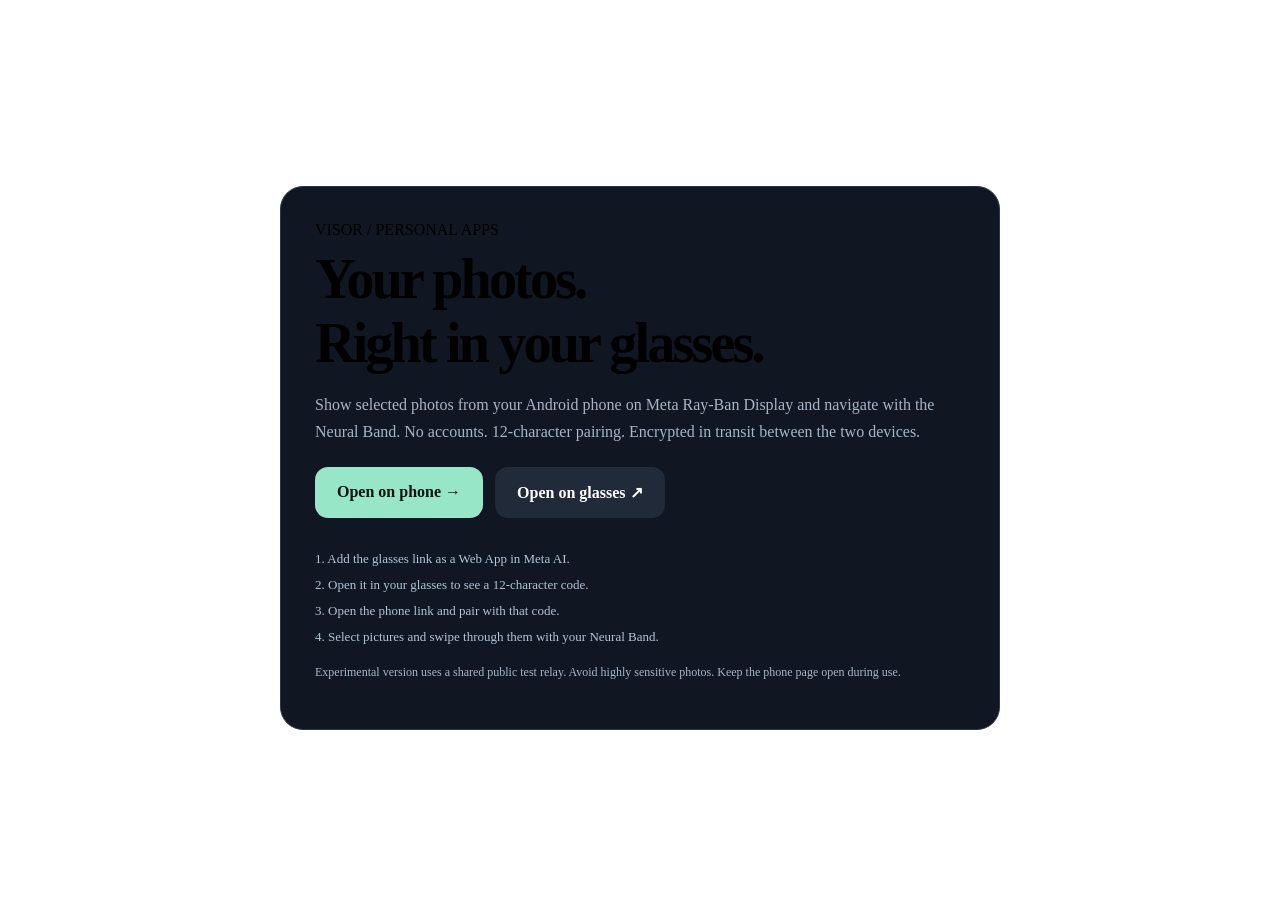
==== index.html @ 112de4ef "Add Visor Gallery index.html" ====
<!doctype html>
<html lang="en"><head><meta charset="utf-8"><meta name="viewport" content="width=device-width,initial-scale=1"><meta name="theme-color" content="#080b11"><title>Visor Gallery for Meta Ray-Ban Display</title><link rel="stylesheet" href="styles.css"><style>body{min-height:100dvh;display:grid;place-items:center}.launch{max-width:650px;margin:28px;padding:34px;border:1px solid #2b3948;background:#101722;border-radius:23px}.launch h1{font-size:clamp(36px,6vw,56px);margin:8px 0 10px;letter-spacing:-.05em}.launch p{line-height:1.7;color:#a8b5c7}.launch-links{display:flex;gap:12px;flex-wrap:wrap;margin-top:22px}.launch-links a{padding:16px 22px;background:#97e6c7;color:#06140d;border-radius:13px;font-weight:800;text-decoration:none}.launch-links a:last-child{background:#202a39;color:#fff}.steps{font-size:13px;margin-top:28px;color:#b2c4d6;line-height:2}</style></head><body><main class="launch"><div class="eyebrow">VISOR / PERSONAL APPS</div><h1>Your photos.<br>Right in your glasses.</h1><p>Show selected photos from your Android phone on Meta Ray-Ban Display and navigate with the Neural Band. No accounts. 12-character pairing. Encrypted in transit between the two devices.</p><div class="launch-links"><a href="phone.html">Open on phone →</a><a href="glasses.html">Open on glasses ↗</a></div><div class="steps">1. Add the glasses link as a Web App in Meta AI.<br>2. Open it in your glasses to see a 12-character code.<br>3. Open the phone link and pair with that code.<br>4. Select pictures and swipe through them with your Neural Band.</div><p style="font-size:12px">Experimental version uses a shared public test relay. Avoid highly sensitive photos. Keep the phone page open during use.</p></main></body></html>
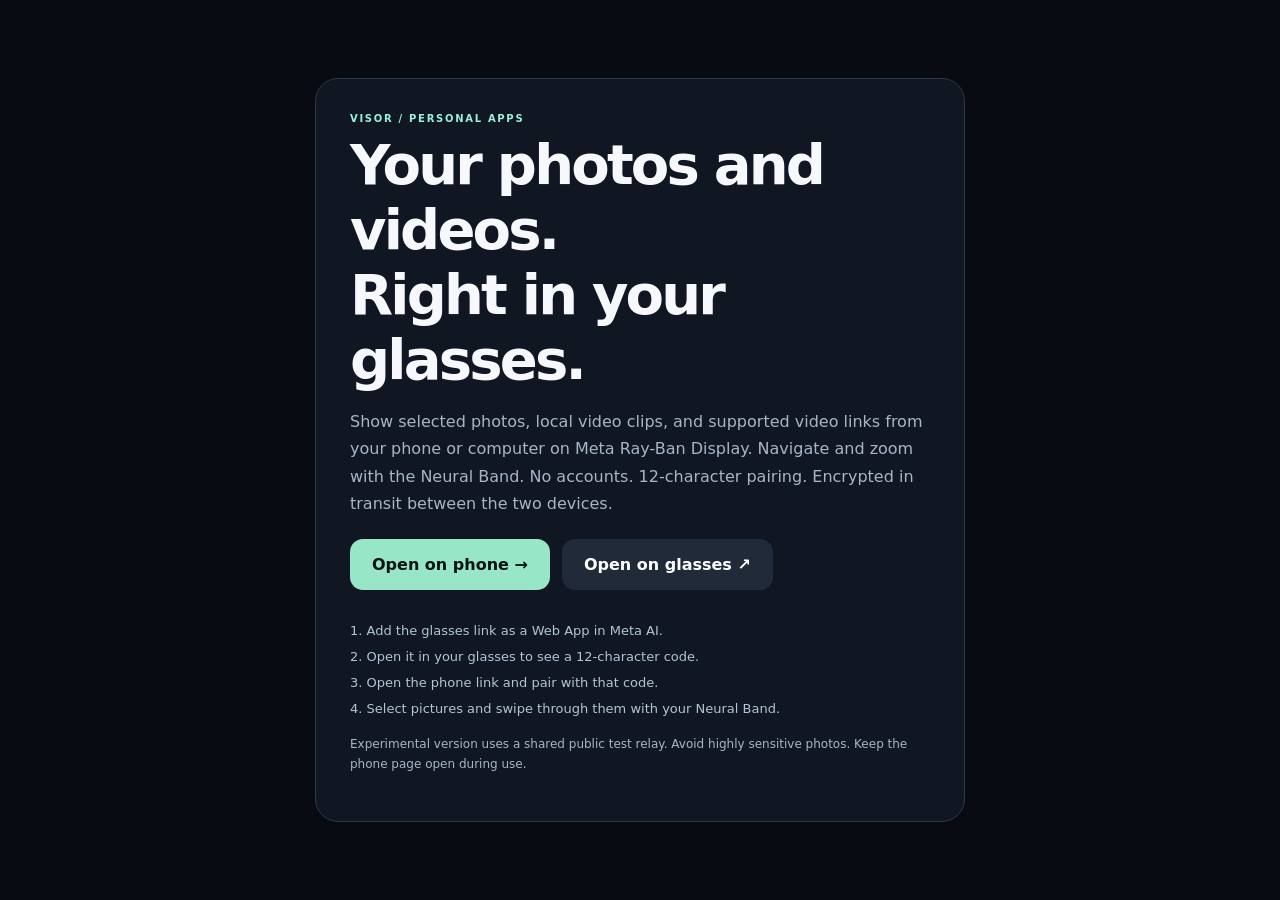
==== commit 100f7f53: "Finish Visor Gallery security and video release for index.html" ====
--- a/index.html
+++ b/index.html
@@ -1,2 +1,2 @@
 <!doctype html>
-<html lang="en"><head><meta charset="utf-8"><meta name="viewport" content="width=device-width,initial-scale=1"><meta name="theme-color" content="#080b11"><title>Visor Gallery for Meta Ray-Ban Display</title><link rel="stylesheet" href="styles.css"><style>body{min-height:100dvh;display:grid;place-items:center}.launch{max-width:650px;margin:28px;padding:34px;border:1px solid #2b3948;background:#101722;border-radius:23px}.launch h1{font-size:clamp(36px,6vw,56px);margin:8px 0 10px;letter-spacing:-.05em}.launch p{line-height:1.7;color:#a8b5c7}.launch-links{display:flex;gap:12px;flex-wrap:wrap;margin-top:22px}.launch-links a{padding:16px 22px;background:#97e6c7;color:#06140d;border-radius:13px;font-weight:800;text-decoration:none}.launch-links a:last-child{background:#202a39;color:#fff}.steps{font-size:13px;margin-top:28px;color:#b2c4d6;line-height:2}</style></head><body><main class="launch"><div class="eyebrow">VISOR / PERSONAL APPS</div><h1>Your photos.<br>Right in your glasses.</h1><p>Show selected photos from your Android phone on Meta Ray-Ban Display and navigate with the Neural Band. No accounts. 12-character pairing. Encrypted in transit between the two devices.</p><div class="launch-links"><a href="phone.html">Open on phone →</a><a href="glasses.html">Open on glasses ↗</a></div><div class="steps">1. Add the glasses link as a Web App in Meta AI.<br>2. Open it in your glasses to see a 12-character code.<br>3. Open the phone link and pair with that code.<br>4. Select pictures and swipe through them with your Neural Band.</div><p style="font-size:12px">Experimental version uses a shared public test relay. Avoid highly sensitive photos. Keep the phone page open during use.</p></main></body></html>+<html lang="en"><head><meta charset="utf-8"><meta name="viewport" content="width=device-width,initial-scale=1"><meta name="theme-color" content="#080b11"><title>Visor Gallery for Meta Ray-Ban Display</title><link rel="stylesheet" href="styles.css"><style>body{min-height:100dvh;display:grid;place-items:center}.launch{max-width:650px;margin:28px;padding:34px;border:1px solid #2b3948;background:#101722;border-radius:23px}.launch h1{font-size:clamp(36px,6vw,56px);margin:8px 0 10px;letter-spacing:-.05em}.launch p{line-height:1.7;color:#a8b5c7}.launch-links{display:flex;gap:12px;flex-wrap:wrap;margin-top:22px}.launch-links a{padding:16px 22px;background:#97e6c7;color:#06140d;border-radius:13px;font-weight:800;text-decoration:none}.launch-links a:last-child{background:#202a39;color:#fff}.steps{font-size:13px;margin-top:28px;color:#b2c4d6;line-height:2}</style></head><body><main class="launch"><div class="eyebrow">VISOR / PERSONAL APPS</div><h1>Your photos and videos.<br>Right in your glasses.</h1><p>Show selected photos, local video clips, and supported video links from your phone or computer on Meta Ray-Ban Display. Navigate and zoom with the Neural Band. No accounts. 12-character pairing. Encrypted in transit between the two devices.</p><div class="launch-links"><a href="phone.html">Open on phone →</a><a href="glasses.html">Open on glasses ↗</a></div><div class="steps">1. Add the glasses link as a Web App in Meta AI.<br>2. Open it in your glasses to see a 12-character code.<br>3. Open the phone link and pair with that code.<br>4. Select pictures and swipe through them with your Neural Band.</div><p style="font-size:12px">Experimental version uses a shared public test relay. Avoid highly sensitive photos. Keep the phone page open during use.</p></main></body></html>
--- a/styles.css
+++ b/styles.css
@@ -0,0 +1,29 @@
+:root{color-scheme:dark;--bg:#080b11;--surface:#131923;--surface2:#19212f;--line:#273245;--text:#f6f8fb;--muted:#9ca9bc;--teal:#9af1d8;--blue:#8eafff;--accent:#c2f0d8;font-family:Inter,ui-sans-serif,system-ui,-apple-system,Segoe UI,Arial,sans-serif}
+*{box-sizing:border-box}html,body{margin:0;min-height:100%;background:var(--bg);color:var(--text)}button,input{font:inherit}button{cursor:pointer}button:disabled{cursor:not-allowed;opacity:.48}a{color:var(--accent);text-decoration:none}a:hover{text-decoration:underline}button:focus-visible,a:focus-visible,input:focus-visible{outline:3px solid #e6ffbd;outline-offset:4px}
+.mark{display:inline-flex;align-items:center;gap:9px;font-weight:800;letter-spacing:.08em;text-transform:uppercase;font-size:12px}.mark-symbol{width:27px;height:27px;display:inline-grid;place-items:center;border:1.5px solid var(--teal);border-radius:9px;color:var(--teal);font-size:20px;line-height:1}
+.eyebrow{color:var(--teal);letter-spacing:.17em;text-transform:uppercase;font-size:10px;font-weight:800}
+.pill{padding:6px 10px;border:1px solid var(--line);border-radius:30px;color:var(--muted);font-size:11px;white-space:nowrap}
+.pill.good{color:var(--teal);border-color:#225849}
+.action{background:var(--teal);color:#07140e;border:1px solid var(--teal);padding:14px 17px;border-radius:13px;font-size:13px;font-weight:800;transition:transform .15s ease}.action:hover:not(:disabled){transform:translateY(-1px)}.action.ghost{background:var(--surface);border-color:var(--line);color:var(--text)}.action.soft{background:#123029;color:var(--teal);border-color:#315b4c}
+.hidden{display:none!important}.muted{color:var(--muted)}
+/* Landing */
+.home{max-width:1100px;min-height:100vh;margin:auto;padding:34px 28px;display:flex;flex-direction:column}.home main{display:grid;grid-template-columns:1.05fr .95fr;align-items:center;gap:50px;flex:1}.home h1{font-size:clamp(48px,6vw,80px);letter-spacing:-.07em;line-height:1.02;margin:24px 0}.home h1 span{color:var(--teal)}.home p{color:var(--muted);max-width:490px;line-height:1.7;font-size:16px}.home .actions{display:flex;gap:10px;flex-wrap:wrap;margin-top:30px}.home .actions .action{display:inline-flex;align-items:center}.home footer{color:var(--muted);font-size:12px;padding:30px 0}.illustration{background:radial-gradient(ellipse at 50% 50%,#254238 0%,#151e25 45%,#0c1018 76%);border:1px solid var(--line);aspect-ratio:1;border-radius:32px;display:grid;place-items:center}.illus-screen{width:65%;aspect-ratio:1;border:1px solid #49715c;border-radius:32px;background:#020807;display:flex;flex-direction:column;align-items:center;justify-content:center;gap:12px;box-shadow:0 0 80px #7dc5ab18}.illus-screen .orb{width:52%;aspect-ratio:1;border-radius:30px;background:radial-gradient(circle at 28% 28%,#daf9de 0%,#74ccaf 25%,#486dba 70%,#1e2447 100%)}
+/* Phone controller */
+.phone{max-width:1060px;padding:22px 20px 70px;margin:auto}.phone header{display:flex;justify-content:space-between;align-items:center;padding:8px 0 26px;border-bottom:1px solid var(--line)}.phone .welcome{padding:30px 0 20px}.phone h1{font-size:38px;line-height:1.05;letter-spacing:-.055em;margin:10px 0}.phone .welcome p{color:var(--muted);font-size:14px;line-height:1.7;max-width:570px}.phone-layout{display:grid;grid-template-columns:340px 1fr;gap:19px;align-items:start}.panel{border:1px solid var(--line);border-radius:20px;background:var(--surface);padding:22px}.panel h2{font-size:16px;letter-spacing:-.02em;margin:0 0 8px}.panel p{font-size:12px;line-height:1.6;color:var(--muted)}.connect-status{font-size:11px;color:var(--teal);min-height:20px}.pin-row{display:flex;gap:9px;margin-top:15px}.pin-row input{min-width:0;flex:1;width:100%;border:1px solid #394559;border-radius:12px;background:#0a111c;color:var(--text);font-size:23px;font-weight:800;text-align:center;letter-spacing:.15em;text-transform:uppercase;padding:12px 10px}.pin-row button{min-width:85px}.divider{height:1px;background:var(--line);margin:22px 0}.upload-label{display:flex;align-items:center;gap:12px;padding:22px;border:1px dashed #627968;background:#13251f;border-radius:16px;cursor:pointer;transition:background .15s}.upload-label:hover{background:#1a332b}.upload-label strong{display:block;font-size:13px}.upload-label span{display:block;color:var(--muted);font-size:11px;margin-top:5px}.upload-icon{font-size:28px;color:var(--teal)}.upload-label input{display:none}.stat-row{display:flex;justify-content:space-between;align-items:center;margin:15px 0;color:var(--muted);font-size:12px}.switch{display:flex;align-items:center;gap:8px}.switch input{accent-color:#9af1d8}.now{text-align:center;min-height:240px;display:flex;flex-direction:column;align-items:center;justify-content:center;border-radius:17px;background:#0a101a;border:1px solid var(--line);overflow:hidden}.now img{max-width:100%;max-height:340px;object-fit:contain}.empty-icon{font-size:44px;opacity:.75}.preview-grid{display:grid;grid-template-columns:repeat(3,minmax(0,1fr));gap:11px;margin-top:18px}.tile{aspect-ratio:1;background:#0a0f16;border-radius:12px;border:2px solid transparent;padding:0;overflow:hidden;position:relative}.tile.selected{border-color:var(--teal)}.tile img{width:100%;height:100%;object-fit:cover}.tile .number{position:absolute;bottom:7px;left:7px;background:#050910bb;padding:3px 6px;border-radius:7px;font-size:10px;color:white}.controls{display:flex;gap:8px;flex-wrap:wrap;margin-top:14px}.controls button{flex:1}.helper{display:block;color:var(--muted);font-size:11px;margin-top:12px;line-height:1.6}.phone .danger{color:#fab8ab}.toast{padding:12px 14px;border:1px solid #465440;border-radius:10px;margin:12px 0;color:#dfefdb;font-size:12px;background:#1e2c25}
+/* Glasses experience */
+body.glass-body{width:100%;height:100dvh;overflow:hidden;background:#000;color:#fff}.glass{width:100%;height:100%;max-height:100dvh;display:flex;flex-direction:column;padding:clamp(15px,3vh,28px);position:relative;overflow:hidden}.glass-top{display:flex;justify-content:space-between;align-items:center;gap:10px;min-height:37px}.glass .mark{font-size:13px}.glass .mark-symbol{width:26px;height:26px}.glass .status{font-size:11px;color:#a6e8d8;min-width:60px;text-align:right}.glass-center{flex:1;min-height:0;display:flex;align-items:center;justify-content:center;position:relative}.glass-photo{width:100%;height:100%;object-fit:contain;display:none}.glass-photo.visible{display:block}.glass-pair{text-align:center;padding:20px 5px}.glass-pair .little{color:#9ec7b4;font-size:13px;text-transform:uppercase;letter-spacing:.15em;font-weight:700}.glass-pair .pair-code{font-size:clamp(42px,9vw,68px);font-weight:800;letter-spacing:.11em;margin:23px 0 10px}.glass-pair p{color:#ced9d3;font-size:17px;line-height:1.7;max-width:440px;margin:auto}.glass-wait{font-size:16px;text-align:center;color:#bcd4cb;max-width:420px;line-height:1.7;padding:10px}.glass-bottom{height:98px;flex-shrink:0;display:flex;flex-direction:column;justify-content:flex-end}.glass-meta{display:flex;justify-content:space-between;font-size:12px;gap:12px;color:#d9ede6;overflow:hidden;margin:0 0 15px}.glass-meta .name{overflow:hidden;text-overflow:ellipsis;white-space:nowrap;max-width:75%}.glass-actions{display:flex;gap:10px}.glass-btn{flex:1;min-height:53px;border:1px solid #476457;background:#18231f;border-radius:15px;color:#fff;font-size:15px;font-weight:700}.glass-btn:focus-visible{background:#395b4a;outline:3px solid #ccffa7}.glass-btn.primary{background:#98e6c9;color:#06120f;border-color:#b9ffdf}.glass-hint{font-size:11px;color:#a9bfb6;text-align:center;margin-top:10px;white-space:nowrap}.glass-notice{position:absolute;top:70px;left:50%;transform:translateX(-50%);padding:9px 13px;border-radius:12px;border:1px solid #445f52;background:#101b18;color:#fff;z-index:5;font-size:13px;max-width:85%;text-align:center}.glass.is-hidden .glass-top,.glass.is-hidden .glass-bottom{opacity:0;pointer-events:none}.glass.is-hidden .glass-center{position:absolute;inset:10px}
+@media(max-width:760px){.home main{grid-template-columns:1fr}.illustration{display:none}.phone-layout{grid-template-columns:1fr}.phone h1{font-size:34px}.phone header{padding-bottom:18px}.phone .welcome{padding-top:23px}.preview-grid{grid-template-columns:repeat(3,minmax(0,1fr))}}
+@media(max-height:490px){.glass-bottom{height:78px}.glass-hint{display:none}.glass-btn{min-height:45px}.glass-meta{margin-bottom:8px}}
+@media(prefers-reduced-motion:reduce){*{transition:none!important}}
+/* Keep the longer, stronger pairing code legible on the 600px Display. */
+.glass-pair .pair-code{font-size:clamp(28px,6vw,36px);letter-spacing:.075em;white-space:nowrap}
+.pin-row input{font-size:clamp(14px,4vw,17px);letter-spacing:.035em}
+@media(max-width:720px){.glass-pair .pair-code{font-size:clamp(25px,5.5vw,34px)} }
+/* Media and magnification, v2 */
+.glass-center{overflow:hidden}
+.glass-photo{transition:transform .14s ease;transform-origin:center center;will-change:transform}
+.glass-movie,.glass-embed{width:100%;height:100%;max-width:100%;max-height:100%;background:#000;border:0;object-fit:contain}
+.glass-movie.hidden,.glass-embed.hidden{display:none!important}
+#video-url{font-size:13px;letter-spacing:0;text-align:left}
+#video-progress{padding-top:9px;line-height:1.5}
+@media(max-width:680px){.phone .pin-row input[type=url]{font-size:13px!important;letter-spacing:0!important;text-align:left!important}.phone .controls button{min-width:60px}}
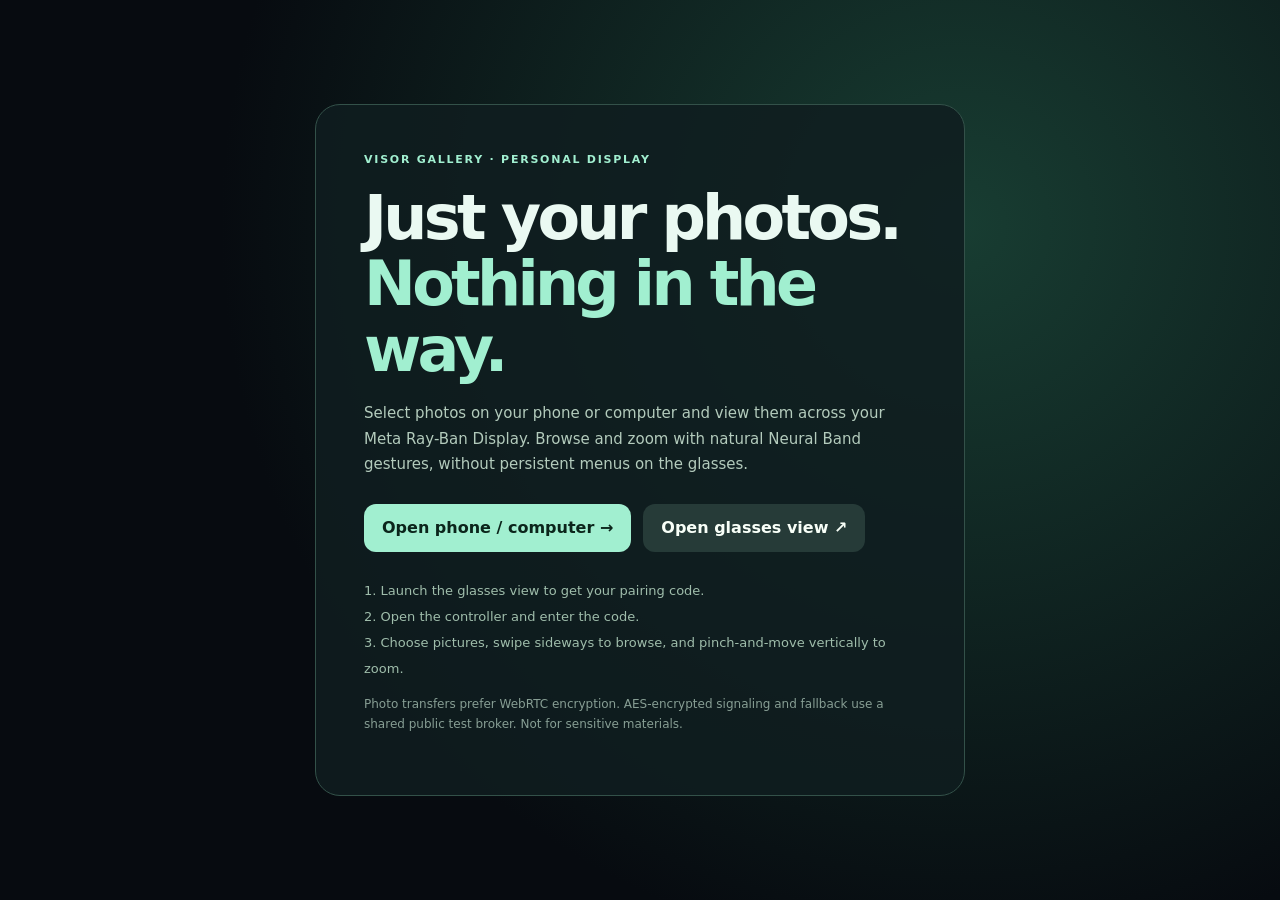
==== commit 2b40cda2: "Document and publish photo-only Visor Gallery v3 in index.html" ====
--- a/index.html
+++ b/index.html
@@ -1,2 +1,27 @@
 <!doctype html>
-<html lang="en"><head><meta charset="utf-8"><meta name="viewport" content="width=device-width,initial-scale=1"><meta name="theme-color" content="#080b11"><title>Visor Gallery for Meta Ray-Ban Display</title><link rel="stylesheet" href="styles.css"><style>body{min-height:100dvh;display:grid;place-items:center}.launch{max-width:650px;margin:28px;padding:34px;border:1px solid #2b3948;background:#101722;border-radius:23px}.launch h1{font-size:clamp(36px,6vw,56px);margin:8px 0 10px;letter-spacing:-.05em}.launch p{line-height:1.7;color:#a8b5c7}.launch-links{display:flex;gap:12px;flex-wrap:wrap;margin-top:22px}.launch-links a{padding:16px 22px;background:#97e6c7;color:#06140d;border-radius:13px;font-weight:800;text-decoration:none}.launch-links a:last-child{background:#202a39;color:#fff}.steps{font-size:13px;margin-top:28px;color:#b2c4d6;line-height:2}</style></head><body><main class="launch"><div class="eyebrow">VISOR / PERSONAL APPS</div><h1>Your photos and videos.<br>Right in your glasses.</h1><p>Show selected photos, local video clips, and supported video links from your phone or computer on Meta Ray-Ban Display. Navigate and zoom with the Neural Band. No accounts. 12-character pairing. Encrypted in transit between the two devices.</p><div class="launch-links"><a href="phone.html">Open on phone →</a><a href="glasses.html">Open on glasses ↗</a></div><div class="steps">1. Add the glasses link as a Web App in Meta AI.<br>2. Open it in your glasses to see a 12-character code.<br>3. Open the phone link and pair with that code.<br>4. Select pictures and swipe through them with your Neural Band.</div><p style="font-size:12px">Experimental version uses a shared public test relay. Avoid highly sensitive photos. Keep the phone page open during use.</p></main></body></html>+<html lang="en"><head>
+<meta charset="utf-8"><meta name="viewport" content="width=device-width,initial-scale=1,viewport-fit=cover">
+<meta name="theme-color" content="#070b10"><meta name="description" content="Visor Gallery: your photos on Meta Ray-Ban Display">
+<title>Visor Gallery · Pictures for Meta Ray-Ban Display</title>
+<link rel="icon" href="favicon.svg"><link rel="stylesheet" href="styles.css?v=photo3">
+<style>
+body{min-height:100dvh;display:grid;place-items:center;background:radial-gradient(circle at 75% 25%,#183d32,#070b10 63%)}
+.welcome{max-width:650px;margin:20px;padding:clamp(24px,5vw,48px);border-radius:25px;background:#101d20dd;border:1px solid #335149}
+.welcome h1{font-size:clamp(40px,6vw,62px);line-height:1.06;letter-spacing:-.06em;margin:19px 0}
+.welcome h1 span{color:#a1efd0}.welcome p{color:#b3cbbc;line-height:1.7;font-size:15px}
+.welcome .actions{display:flex;gap:12px;flex-wrap:wrap;margin:26px 0}
+.welcome .actions a{display:inline-flex;align-items:center;justify-content:center;min-height:48px;padding:13px 18px;border-radius:12px;background:#a1efd0;color:#0b251b;font-weight:800}
+.welcome .actions a:last-child{background:#263b38;color:#f8fff8}
+.welcome .guide{font-size:13px;color:#9fbdab;line-height:2}
+.welcome .disclaimer{font-size:12px;color:#879e94}
+</style></head><body>
+<main class="welcome">
+<div class="eyebrow">VISOR GALLERY · PERSONAL DISPLAY</div>
+<h1>Just your photos.<br><span>Nothing in the way.</span></h1>
+<p>Select photos on your phone or computer and view them across your Meta Ray-Ban Display. Browse and zoom with natural Neural Band gestures, without persistent menus on the glasses.</p>
+<div class="actions"><a href="phone.html">Open phone / computer →</a><a href="glasses.html">Open glasses view ↗</a></div>
+<div class="guide">1. Launch the glasses view to get your pairing code.<br>
+2. Open the controller and enter the code.<br>
+3. Choose pictures, swipe sideways to browse, and pinch-and-move vertically to zoom.</div>
+<p class="disclaimer">Photo transfers prefer WebRTC encryption. AES-encrypted signaling and fallback use a shared public test broker. Not for sensitive materials.</p>
+</main></body></html>
--- a/styles.css
+++ b/styles.css
@@ -1,29 +1,119 @@
-:root{color-scheme:dark;--bg:#080b11;--surface:#131923;--surface2:#19212f;--line:#273245;--text:#f6f8fb;--muted:#9ca9bc;--teal:#9af1d8;--blue:#8eafff;--accent:#c2f0d8;font-family:Inter,ui-sans-serif,system-ui,-apple-system,Segoe UI,Arial,sans-serif}
-*{box-sizing:border-box}html,body{margin:0;min-height:100%;background:var(--bg);color:var(--text)}button,input{font:inherit}button{cursor:pointer}button:disabled{cursor:not-allowed;opacity:.48}a{color:var(--accent);text-decoration:none}a:hover{text-decoration:underline}button:focus-visible,a:focus-visible,input:focus-visible{outline:3px solid #e6ffbd;outline-offset:4px}
-.mark{display:inline-flex;align-items:center;gap:9px;font-weight:800;letter-spacing:.08em;text-transform:uppercase;font-size:12px}.mark-symbol{width:27px;height:27px;display:inline-grid;place-items:center;border:1.5px solid var(--teal);border-radius:9px;color:var(--teal);font-size:20px;line-height:1}
-.eyebrow{color:var(--teal);letter-spacing:.17em;text-transform:uppercase;font-size:10px;font-weight:800}
-.pill{padding:6px 10px;border:1px solid var(--line);border-radius:30px;color:var(--muted);font-size:11px;white-space:nowrap}
-.pill.good{color:var(--teal);border-color:#225849}
-.action{background:var(--teal);color:#07140e;border:1px solid var(--teal);padding:14px 17px;border-radius:13px;font-size:13px;font-weight:800;transition:transform .15s ease}.action:hover:not(:disabled){transform:translateY(-1px)}.action.ghost{background:var(--surface);border-color:var(--line);color:var(--text)}.action.soft{background:#123029;color:var(--teal);border-color:#315b4c}
-.hidden{display:none!important}.muted{color:var(--muted)}
-/* Landing */
-.home{max-width:1100px;min-height:100vh;margin:auto;padding:34px 28px;display:flex;flex-direction:column}.home main{display:grid;grid-template-columns:1.05fr .95fr;align-items:center;gap:50px;flex:1}.home h1{font-size:clamp(48px,6vw,80px);letter-spacing:-.07em;line-height:1.02;margin:24px 0}.home h1 span{color:var(--teal)}.home p{color:var(--muted);max-width:490px;line-height:1.7;font-size:16px}.home .actions{display:flex;gap:10px;flex-wrap:wrap;margin-top:30px}.home .actions .action{display:inline-flex;align-items:center}.home footer{color:var(--muted);font-size:12px;padding:30px 0}.illustration{background:radial-gradient(ellipse at 50% 50%,#254238 0%,#151e25 45%,#0c1018 76%);border:1px solid var(--line);aspect-ratio:1;border-radius:32px;display:grid;place-items:center}.illus-screen{width:65%;aspect-ratio:1;border:1px solid #49715c;border-radius:32px;background:#020807;display:flex;flex-direction:column;align-items:center;justify-content:center;gap:12px;box-shadow:0 0 80px #7dc5ab18}.illus-screen .orb{width:52%;aspect-ratio:1;border-radius:30px;background:radial-gradient(circle at 28% 28%,#daf9de 0%,#74ccaf 25%,#486dba 70%,#1e2447 100%)}
-/* Phone controller */
-.phone{max-width:1060px;padding:22px 20px 70px;margin:auto}.phone header{display:flex;justify-content:space-between;align-items:center;padding:8px 0 26px;border-bottom:1px solid var(--line)}.phone .welcome{padding:30px 0 20px}.phone h1{font-size:38px;line-height:1.05;letter-spacing:-.055em;margin:10px 0}.phone .welcome p{color:var(--muted);font-size:14px;line-height:1.7;max-width:570px}.phone-layout{display:grid;grid-template-columns:340px 1fr;gap:19px;align-items:start}.panel{border:1px solid var(--line);border-radius:20px;background:var(--surface);padding:22px}.panel h2{font-size:16px;letter-spacing:-.02em;margin:0 0 8px}.panel p{font-size:12px;line-height:1.6;color:var(--muted)}.connect-status{font-size:11px;color:var(--teal);min-height:20px}.pin-row{display:flex;gap:9px;margin-top:15px}.pin-row input{min-width:0;flex:1;width:100%;border:1px solid #394559;border-radius:12px;background:#0a111c;color:var(--text);font-size:23px;font-weight:800;text-align:center;letter-spacing:.15em;text-transform:uppercase;padding:12px 10px}.pin-row button{min-width:85px}.divider{height:1px;background:var(--line);margin:22px 0}.upload-label{display:flex;align-items:center;gap:12px;padding:22px;border:1px dashed #627968;background:#13251f;border-radius:16px;cursor:pointer;transition:background .15s}.upload-label:hover{background:#1a332b}.upload-label strong{display:block;font-size:13px}.upload-label span{display:block;color:var(--muted);font-size:11px;margin-top:5px}.upload-icon{font-size:28px;color:var(--teal)}.upload-label input{display:none}.stat-row{display:flex;justify-content:space-between;align-items:center;margin:15px 0;color:var(--muted);font-size:12px}.switch{display:flex;align-items:center;gap:8px}.switch input{accent-color:#9af1d8}.now{text-align:center;min-height:240px;display:flex;flex-direction:column;align-items:center;justify-content:center;border-radius:17px;background:#0a101a;border:1px solid var(--line);overflow:hidden}.now img{max-width:100%;max-height:340px;object-fit:contain}.empty-icon{font-size:44px;opacity:.75}.preview-grid{display:grid;grid-template-columns:repeat(3,minmax(0,1fr));gap:11px;margin-top:18px}.tile{aspect-ratio:1;background:#0a0f16;border-radius:12px;border:2px solid transparent;padding:0;overflow:hidden;position:relative}.tile.selected{border-color:var(--teal)}.tile img{width:100%;height:100%;object-fit:cover}.tile .number{position:absolute;bottom:7px;left:7px;background:#050910bb;padding:3px 6px;border-radius:7px;font-size:10px;color:white}.controls{display:flex;gap:8px;flex-wrap:wrap;margin-top:14px}.controls button{flex:1}.helper{display:block;color:var(--muted);font-size:11px;margin-top:12px;line-height:1.6}.phone .danger{color:#fab8ab}.toast{padding:12px 14px;border:1px solid #465440;border-radius:10px;margin:12px 0;color:#dfefdb;font-size:12px;background:#1e2c25}
-/* Glasses experience */
-body.glass-body{width:100%;height:100dvh;overflow:hidden;background:#000;color:#fff}.glass{width:100%;height:100%;max-height:100dvh;display:flex;flex-direction:column;padding:clamp(15px,3vh,28px);position:relative;overflow:hidden}.glass-top{display:flex;justify-content:space-between;align-items:center;gap:10px;min-height:37px}.glass .mark{font-size:13px}.glass .mark-symbol{width:26px;height:26px}.glass .status{font-size:11px;color:#a6e8d8;min-width:60px;text-align:right}.glass-center{flex:1;min-height:0;display:flex;align-items:center;justify-content:center;position:relative}.glass-photo{width:100%;height:100%;object-fit:contain;display:none}.glass-photo.visible{display:block}.glass-pair{text-align:center;padding:20px 5px}.glass-pair .little{color:#9ec7b4;font-size:13px;text-transform:uppercase;letter-spacing:.15em;font-weight:700}.glass-pair .pair-code{font-size:clamp(42px,9vw,68px);font-weight:800;letter-spacing:.11em;margin:23px 0 10px}.glass-pair p{color:#ced9d3;font-size:17px;line-height:1.7;max-width:440px;margin:auto}.glass-wait{font-size:16px;text-align:center;color:#bcd4cb;max-width:420px;line-height:1.7;padding:10px}.glass-bottom{height:98px;flex-shrink:0;display:flex;flex-direction:column;justify-content:flex-end}.glass-meta{display:flex;justify-content:space-between;font-size:12px;gap:12px;color:#d9ede6;overflow:hidden;margin:0 0 15px}.glass-meta .name{overflow:hidden;text-overflow:ellipsis;white-space:nowrap;max-width:75%}.glass-actions{display:flex;gap:10px}.glass-btn{flex:1;min-height:53px;border:1px solid #476457;background:#18231f;border-radius:15px;color:#fff;font-size:15px;font-weight:700}.glass-btn:focus-visible{background:#395b4a;outline:3px solid #ccffa7}.glass-btn.primary{background:#98e6c9;color:#06120f;border-color:#b9ffdf}.glass-hint{font-size:11px;color:#a9bfb6;text-align:center;margin-top:10px;white-space:nowrap}.glass-notice{position:absolute;top:70px;left:50%;transform:translateX(-50%);padding:9px 13px;border-radius:12px;border:1px solid #445f52;background:#101b18;color:#fff;z-index:5;font-size:13px;max-width:85%;text-align:center}.glass.is-hidden .glass-top,.glass.is-hidden .glass-bottom{opacity:0;pointer-events:none}.glass.is-hidden .glass-center{position:absolute;inset:10px}
-@media(max-width:760px){.home main{grid-template-columns:1fr}.illustration{display:none}.phone-layout{grid-template-columns:1fr}.phone h1{font-size:34px}.phone header{padding-bottom:18px}.phone .welcome{padding-top:23px}.preview-grid{grid-template-columns:repeat(3,minmax(0,1fr))}}
-@media(max-height:490px){.glass-bottom{height:78px}.glass-hint{display:none}.glass-btn{min-height:45px}.glass-meta{margin-bottom:8px}}
+/* Visor Gallery · photo-only interface */
+:root{
+  color-scheme:dark;--bg:#070b10;--panel:#111a21;--panel2:#172329;--line:#29393c;
+  --ink:#eaf9f2;--muted:#9cb7ac;--mint:#a1efd0;
+  font-family:Inter,ui-sans-serif,system-ui,-apple-system,BlinkMacSystemFont,"Segoe UI",sans-serif;
+}
+*{box-sizing:border-box}
+html,body{min-height:100%;margin:0;background:var(--bg);color:var(--ink)}
+button,input{font:inherit}button{cursor:pointer}button:disabled{opacity:.4;cursor:not-allowed}
+a{color:inherit;text-decoration:none}a:hover{text-decoration:underline}
+button:focus-visible,input:focus-visible,a:focus-visible{outline:2px solid var(--mint);outline-offset:3px}
+.hidden{display:none!important}
+
+/* GLASSES: these rules must be in initial CSS.
+   Opt-in to continuous Neural Band pinch-and-move Pointer Events.
+   Do not introduce toolbars while an image is visible. */
+html:has(.glass-body),body.glass-body{width:100%;height:100%;overflow:hidden;background:#000}
+body.glass-body{height:100dvh;touch-action:none;overscroll-behavior:none;user-select:none;-webkit-user-select:none}
+.glass-viewer{position:relative;width:100%;height:100%;overflow:hidden;background:#000;touch-action:none}
+.glass-image{position:absolute;inset:0;width:100%;height:100%;object-fit:contain;
+  pointer-events:none;display:none;transform-origin:50% 50%;will-change:transform}
+.glass-image.visible{display:block}
+.glass-message{position:absolute;inset:0;display:flex;flex-direction:column;justify-content:center;align-items:center;
+  text-align:center;padding:clamp(20px,5vw,36px);color:#f0fff8;background:#000}
+.glass-symbol{font-size:42px;color:var(--mint);line-height:1;margin-bottom:15px}
+.glass-eyebrow{font-size:14px;letter-spacing:.19em;text-transform:uppercase;font-weight:750;color:var(--mint)}
+.glass-message p{max-width:390px;font-size:17px;line-height:1.65;color:#d2e3db;margin:9px 0}
+.glass-message .glass-secondary{font-size:14px;color:#a5c9bc}
+.pair-code{font-weight:850;font-size:clamp(28px,6vw,40px);letter-spacing:.08em;white-space:nowrap;
+  margin:25px 0;color:#fff;font-variant-numeric:tabular-nums}
+.glass-notice{position:absolute;z-index:4;top:14px;left:50%;transform:translateX(-50%);
+  background:#1a2b26;border:1px solid #416453;color:#effff6;text-align:center;
+  font-size:13px;line-height:1.4;border-radius:15px;padding:12px 18px;max-width:90%;pointer-events:none}
+
+/* PHONE & DESKTOP */
+.controller-body{min-height:100dvh;background:
+  radial-gradient(circle at 76% -20%,#17413966 0%,transparent 38%),
+  radial-gradient(circle at -30% 75%,#142d3155 0%,transparent 43%),var(--bg)}
+.controller{max-width:1140px;margin:auto;padding:24px clamp(15px,3vw,32px) 35px}
+.control-header{height:60px;display:flex;align-items:center;justify-content:space-between;gap:15px;
+  border-bottom:1px solid #2a3636}
+.logo{display:flex;gap:10px;align-items:center;font-size:15px;letter-spacing:.07em;font-weight:820}
+.logo small{font-size:10px;color:var(--mint);font-weight:750}
+.logo-emblem{width:34px;height:34px;display:grid;place-items:center;color:var(--mint);font-size:26px;
+  border:1px solid #568574;border-radius:11px;line-height:1}
+.connection-tag{padding:8px 12px;border:1px solid #455359;border-radius:50px;background:#151f28;
+  color:#b3c4cd;font-size:12px;white-space:nowrap}
+.connection-tag.connected{border-color:#4e806e;color:var(--mint);background:#142922}
+.control-intro{padding:42px 0 31px}
+.eyebrow,.panel-number{font-size:11px;letter-spacing:.16em;font-weight:800;color:var(--mint);text-transform:uppercase}
+.control-intro h1{font-size:clamp(34px,4.8vw,60px);line-height:1.07;letter-spacing:-.055em;
+  margin:15px 0 13px}
+.control-intro h1 span{color:var(--mint)}
+.control-intro>p{max-width:640px;font-size:14px;line-height:1.75;color:var(--muted)}
+.control-columns{display:grid;grid-template-columns:minmax(300px,370px) minmax(0,1fr);gap:20px;align-items:start}
+.control-card{background:linear-gradient(145deg,#131d24 0%,#0d161c 100%);
+  border:1px solid var(--line);border-radius:22px;padding:clamp(17px,2vw,26px);min-width:0}
+.control-card h2{font-size:18px;letter-spacing:-.03em;margin:11px 0 8px}
+.control-card>p,.control-card .control-tip,.control-card .privacy-tip{font-size:12px;line-height:1.7;color:var(--muted)}
+.panel-number span{color:#80998f;margin-left:9px;letter-spacing:.13em}
+.pair-form{display:flex;gap:9px;margin-top:17px}
+.pair-form input{flex:1;min-width:0;width:100%;background:#080f14;border:1px solid #38504b;
+  border-radius:12px;padding:14px 11px;color:#f4fff8;text-align:center;letter-spacing:.04em;
+  font-weight:730;font-size:clamp(12px,3vw,17px);text-transform:uppercase}
+.control-button{border-radius:12px;border:1px solid #35574a;padding:13px 15px;font-size:13px;
+  font-weight:740;min-height:46px;transition:background .13s ease}
+.control-button.primary{color:#081a12;border-color:var(--mint);background:var(--mint)}
+.control-button.primary:hover:not(:disabled){background:#c9ffe8}
+.control-button.secondary{background:#1c292b;color:#eafff2;border-color:#344e49}
+.control-button.secondary:hover:not(:disabled){background:#29443b}
+.control-button.ghost{background:transparent;color:#b1c7ba;border-color:#364943}
+.control-button.wide{width:100%}
+.small-status,.connection-method{font-size:12px;color:#9abfac;line-height:1.5;margin:10px 0 0}
+.connection-method{padding:11px 12px;border:1px solid #2c4740;border-radius:10px;background:#0c1b18}
+.fine-line{height:1px;background:#283b38;margin:25px 0}
+.file-drop{display:flex;align-items:center;gap:13px;border:1px dashed #608875;border-radius:16px;
+  padding:19px 16px;margin:17px 0 11px;background:#163025bb;cursor:pointer}
+.file-drop:hover{background:#214233}
+.file-drop input{display:none}
+.file-drop b{display:block;font-size:14px}
+.file-drop small{display:block;color:#a9c8b6;font-size:11px;margin-top:5px}
+.file-symbol{font-size:30px;color:var(--mint)}
+.file-meta{display:flex;justify-content:space-between;align-items:center;font-size:11px;color:var(--muted);
+  margin:13px 0;gap:10px}
+.zoom-bar{display:grid;grid-template-columns:1fr 1.5fr 1fr;gap:8px;margin-top:13px}
+.zoom-bar .control-button{font-size:15px}
+.control-tip{margin-top:15px;padding:13px 14px;border-left:2px solid var(--mint);background:#0b1b19}
+.privacy-tip{margin-top:14px}
+.gallery-title{display:flex;justify-content:space-between;align-items:center;gap:12px}
+.count-badge{border:1px solid #3b564a;border-radius:30px;padding:7px 13px;font-size:12px;color:var(--mint)}
+.preview{width:100%;min-height:320px;height:min(480px,47vw);display:flex;justify-content:center;align-items:center;
+  overflow:hidden;border:1px solid #2c4040;border-radius:16px;background:#050a0b}
+.preview img{width:100%;height:100%;object-fit:contain}
+.preview-empty{padding:25px;text-align:center;color:#9ab9aa}
+.preview-empty span{font-size:52px;color:#568674}
+.preview-empty p{font-size:13px;line-height:1.5}
+.gallery-toolbar{display:flex;gap:9px;margin-top:16px;flex-wrap:wrap}
+.gallery-toolbar button{flex:1}
+.control-alert{padding:13px 15px;background:#19362b;border:1px solid #416b54;
+  border-radius:11px;color:#dbfbe9;font-size:12px;line-height:1.5;margin-top:16px}
+.control-alert.error{background:#352424;border-color:#744141;color:#ffcece}
+.thumbnails{display:grid;grid-template-columns:repeat(4,minmax(0,1fr));gap:9px;margin-top:18px}
+.thumb{position:relative;aspect-ratio:1;border:2px solid transparent;border-radius:13px;
+  background:#0b161a;padding:0;overflow:hidden;min-width:0}
+.thumb.selected{border-color:var(--mint)}
+.thumb img{width:100%;height:100%;object-fit:cover}
+.thumb span{position:absolute;bottom:6px;left:6px;padding:3px 7px;border-radius:6px;
+  background:#06100cbb;color:#f6fff8;font-size:10px}
+.control-footer{text-align:center;color:#719184;font-size:11px;letter-spacing:.06em;margin-top:32px}
+@media(max-width:760px){
+  .controller{padding:12px 14px 24px}
+  .control-intro{padding:30px 0 20px}
+  .control-columns{grid-template-columns:1fr}
+  .control-card{padding:19px}
+  .preview{height:300px;min-height:260px}
+  .thumbnails{grid-template-columns:repeat(4,minmax(0,1fr))}
+}
+@media(max-width:380px){.gallery-toolbar .control-button{padding:11px 7px}.pair-form .control-button{padding:11px 9px}}
 @media(prefers-reduced-motion:reduce){*{transition:none!important}}
-/* Keep the longer, stronger pairing code legible on the 600px Display. */
-.glass-pair .pair-code{font-size:clamp(28px,6vw,36px);letter-spacing:.075em;white-space:nowrap}
-.pin-row input{font-size:clamp(14px,4vw,17px);letter-spacing:.035em}
-@media(max-width:720px){.glass-pair .pair-code{font-size:clamp(25px,5.5vw,34px)} }
-/* Media and magnification, v2 */
-.glass-center{overflow:hidden}
-.glass-photo{transition:transform .14s ease;transform-origin:center center;will-change:transform}
-.glass-movie,.glass-embed{width:100%;height:100%;max-width:100%;max-height:100%;background:#000;border:0;object-fit:contain}
-.glass-movie.hidden,.glass-embed.hidden{display:none!important}
-#video-url{font-size:13px;letter-spacing:0;text-align:left}
-#video-progress{padding-top:9px;line-height:1.5}
-@media(max-width:680px){.phone .pin-row input[type=url]{font-size:13px!important;letter-spacing:0!important;text-align:left!important}.phone .controls button{min-width:60px}}
